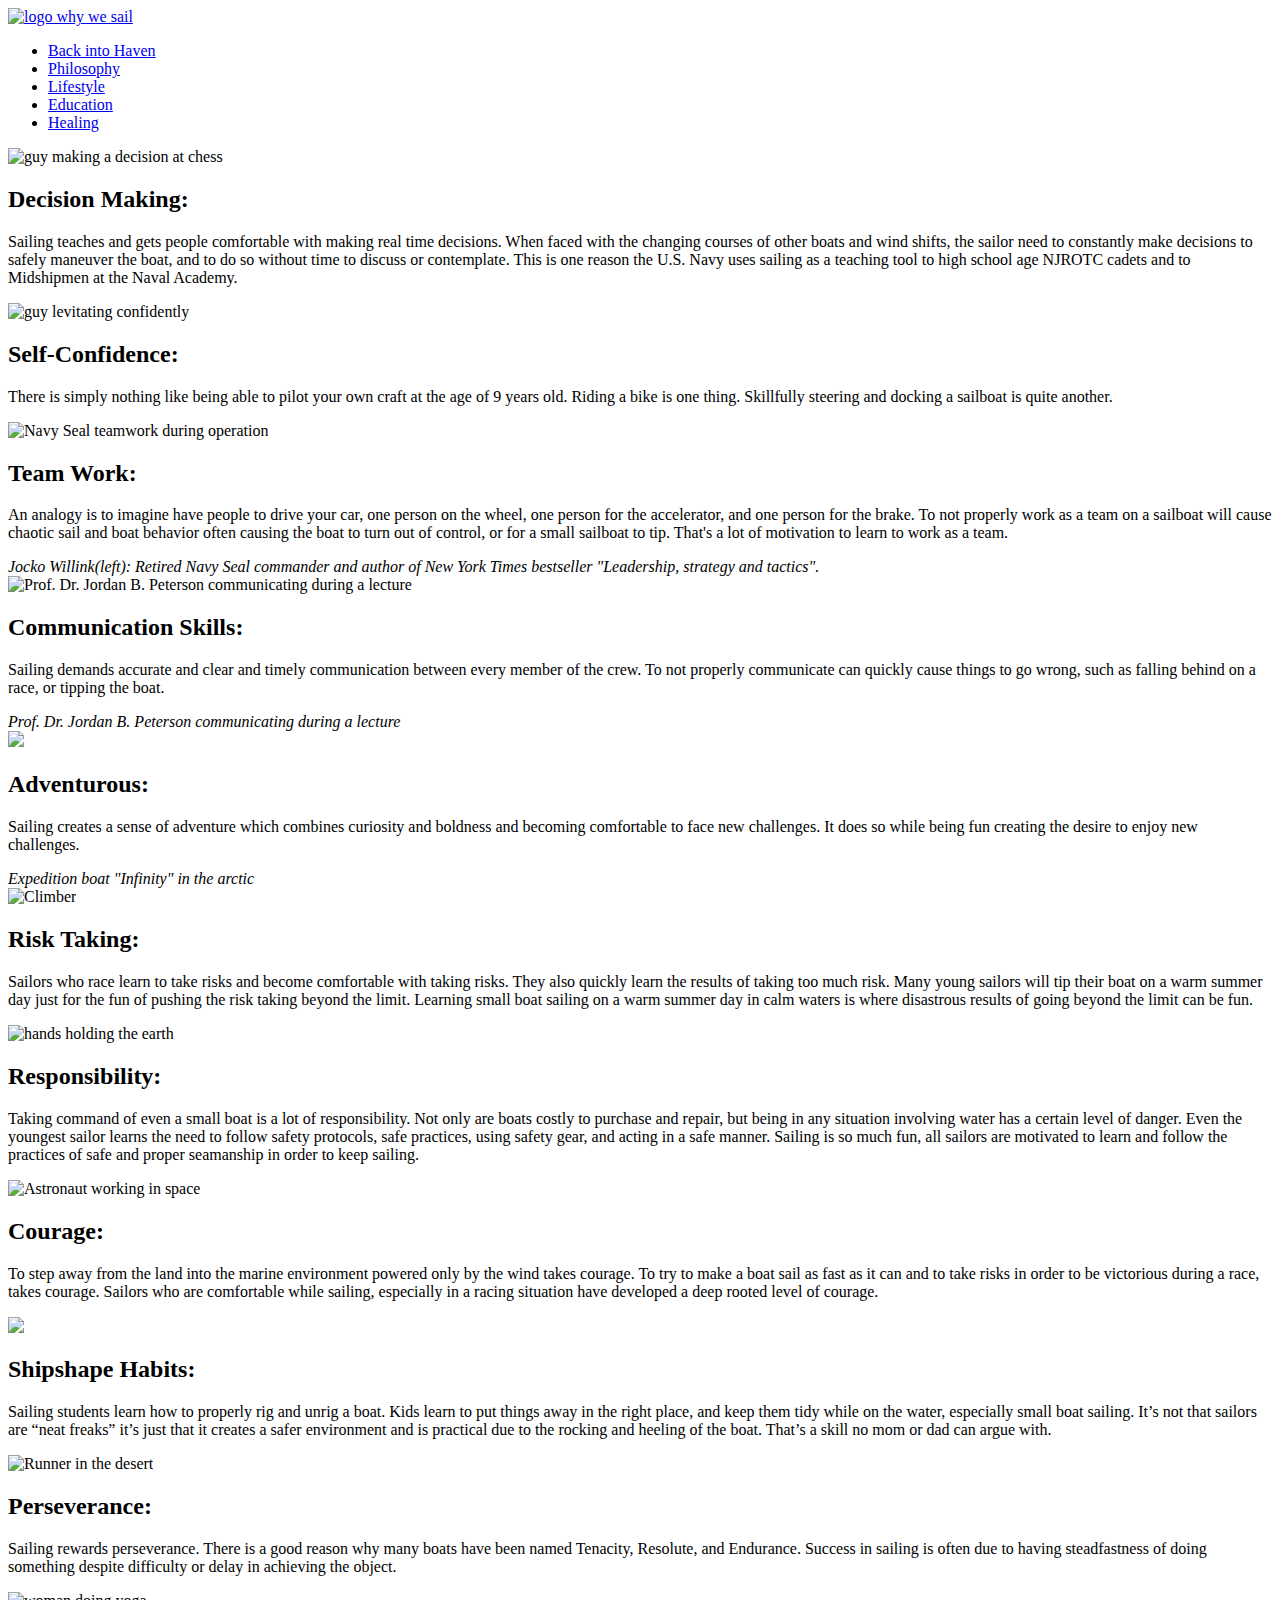
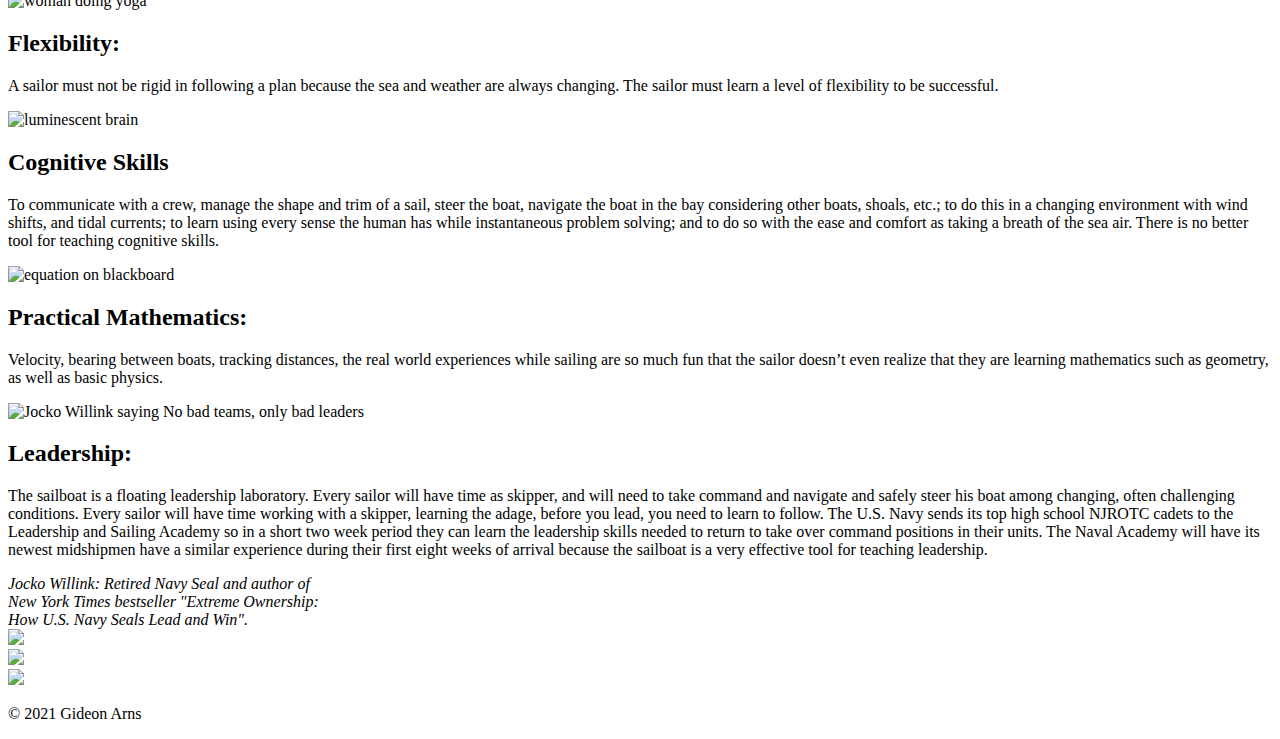
==== education.html @ 6c6325e6 "Rename Documents/Git/education.html to education.html" ====
<!DOCTYPE html>
<html>
  <head>
    <title>Why We Sail</title>
    <meta charset="utf-8" />
    <link rel="stylesheet" type="text/css" href="style.css" />
    <meta
      name="viewport"
      content="width=device-width, initial-scale=1.0, maximum-scale=1.0, user-scalable=no"
    />
    <meta http-equiv="X-UA-Compatible" content="IE=edge,chrome=1" />
    <meta name="HandheldFriendly" content="true" />
  </head>

  <body>
    <!---HEADER-------->
    <header>
      <div id="logo">
        <a href="index.html">
          <img src="images/icons/logo_large.png" alt="logo why we sail" />
        </a>
      </div>

      <div id="nav">
        <nav>
          <ul>
            <li><a href="index.html">Back into Haven</a></li>
            <li><a href="philosophy.html">Philosophy</a></li>
            <li><a href="lifestyle.html">Lifestyle</a></li>
            <li><a href="education.html">Education</a></li>
            <li><a href="healing.html">Healing</a></li>
          </ul>
        </nav>
      </div>
    </header>

    <!---MAIN-------->

    <div class="article_container_top">
      <img
        class="img_left"
        src="images/education/strategy.jpg"
        alt="guy making a decision at chess"
      />
      <article class="left_text">
        <h2>Decision Making:</h2>
        <p>
          Sailing teaches and gets people comfortable with making real time
          decisions. When faced with the changing courses of other boats and
          wind shifts, the sailor need to constantly make decisions to safely
          maneuver the boat, and to do so without time to discuss or
          contemplate. This is one reason the U.S. Navy uses sailing as a
          teaching tool to high school age NJROTC cadets and to Midshipmen at
          the Naval Academy.
        </p>
      </article>
    </div>

    <div class="article_container">
      <img
        class="img_right"
        src="images/education/confidence.jpg"
        alt="guy levitating confidently"
      />
      <article class="right_text">
        <h2>Self-Confidence:</h2>
        <p>
          There is simply nothing like being able to pilot your own craft at the
          age of 9 years old. Riding a bike is one thing. Skillfully steering
          and docking a sailboat is quite another.
        </p>
      </article>
    </div>

    <div class="article_container">
      <img
        class="img_left"
        src="images/education/teamwork.jpg"
        alt="Navy Seal teamwork during operation"
      />
      <article class="left_text">
        <h2>Team Work:</h2>
        <p>
          An analogy is to imagine have people to drive your car, one person on
          the wheel, one person for the accelerator, and one person for the
          brake. To not properly work as a team on a sailboat will cause chaotic
          sail and boat behavior often causing the boat to turn out of control,
          or for a small sailboat to tip. That's a lot of motivation to learn to
          work as a team.
        </p>
        <em>
          Jocko Willink(left): Retired Navy Seal commander and author of New
          York Times bestseller "Leadership, strategy and tactics".
        </em>
      </article>
    </div>

    <div class="article_container">
      <img
        class="img_right"
        src="images/education/communication.jpg"
        alt="Prof. Dr. Jordan B. Peterson communicating during a lecture"
      />
      <article class="right_text">
        <h2>Communication Skills:</h2>
        <p>
          Sailing demands accurate and clear and timely communication between
          every member of the crew. To not properly communicate can quickly
          cause things to go wrong, such as falling behind on a race, or tipping
          the boat.
        </p>
        <em>
          Prof. Dr. Jordan B. Peterson communicating during a lecture
        </em>
      </article>
    </div>

    <div class="article_container">
      <img class="img_left" src="images/education/adventure.jpg" />
      <article class="left_text">
        <h2>Adventurous:</h2>
        <p>
          Sailing creates a sense of adventure which combines curiosity and
          boldness and becoming comfortable to face new challenges. It does so
          while being fun creating the desire to enjoy new challenges.
        </p>
        <em>
          Expedition boat "Infinity" in the arctic
        </em>
      </article>
    </div>

    <div class="article_container">
      <img class="img_right" src="images/education/risk.jpg" alt="Climber" />
      <article class="right_text">
        <h2>Risk Taking:</h2>
        <p>
          Sailors who race learn to take risks and become comfortable with
          taking risks. They also quickly learn the results of taking too much
          risk. Many young sailors will tip their boat on a warm summer day just
          for the fun of pushing the risk taking beyond the limit. Learning
          small boat sailing on a warm summer day in calm waters is where
          disastrous results of going beyond the limit can be fun.
        </p>
      </article>
    </div>

    <div class="article_container">
      <img
        class="img_left"
        src="images/education/responsibility.jpg"
        alt="hands holding the earth"
      />
      <article class="left_text">
        <h2>Responsibility:</h2>
        <p>
          Taking command of even a small boat is a lot of responsibility. Not
          only are boats costly to purchase and repair, but being in any
          situation involving water has a certain level of danger. Even the
          youngest sailor learns the need to follow safety protocols, safe
          practices, using safety gear, and acting in a safe manner. Sailing is
          so much fun, all sailors are motivated to learn and follow the
          practices of safe and proper seamanship in order to keep sailing.
        </p>
      </article>
    </div>

    <div class="article_container">
      <img
        class="img_right"
        src="images/education/courage.jpg"
        alt="Astronaut working in space"
      />
      <article class="right_text">
        <h2>Courage:</h2>
        <p>
          To step away from the land into the marine environment powered only by
          the wind takes courage. To try to make a boat sail as fast as it can
          and to take risks in order to be victorious during a race, takes
          courage. Sailors who are comfortable while sailing, especially in a
          racing situation have developed a deep rooted level of courage.
        </p>
      </article>
    </div>

    <div class="article_container">
      <img class="img_left" src="images/education/habits.jpg" />
      <article class="left_text">
        <h2>Shipshape Habits:</h2>
        <p>
          Sailing students learn how to properly rig and unrig a boat. Kids
          learn to put things away in the right place, and keep them tidy while
          on the water, especially small boat sailing. It’s not that sailors are
          “neat freaks” it’s just that it creates a safer environment and is
          practical due to the rocking and heeling of the boat. That’s a skill
          no mom or dad can argue with.
        </p>
      </article>
    </div>

    <div class="article_container">
      <img
        class="img_right"
        src="images/education/perseverance.jpg"
        alt="Runner in the desert"
      />
      <article class="right_text">
        <h2>Perseverance:</h2>
        <p>
          Sailing rewards perseverance. There is a good reason why many boats
          have been named Tenacity, Resolute, and Endurance. Success in sailing
          is often due to having steadfastness of doing something despite
          difficulty or delay in achieving the object.
        </p>
      </article>
    </div>

    <div class="article_container">
      <img
        class="img_left"
        src="images/education/flexibility.jpg"
        alt="woman doing yoga"
      />
      <article class="left_text">
        <h2>Flexibility:</h2>
        <p>
          A sailor must not be rigid in following a plan because the sea and
          weather are always changing. The sailor must learn a level of
          flexibility to be successful.
        </p>
      </article>
    </div>

    <div class="article_container">
      <img
        class="img_right"
        src="images/education/cognitive.jpg"
        alt="luminescent brain"
      />
      <article class="right_text">
        <h2>Cognitive Skills</h2>
        <p>
          To communicate with a crew, manage the shape and trim of a sail, steer
          the boat, navigate the boat in the bay considering other boats,
          shoals, etc.; to do this in a changing environment with wind shifts,
          and tidal currents; to learn using every sense the human has while
          instantaneous problem solving; and to do so with the ease and comfort
          as taking a breath of the sea air. There is no better tool for
          teaching cognitive skills.
        </p>
      </article>
    </div>

    <div class="article_container">
      <img
        class="img_left"
        src="images/education/mathematics.jpg"
        alt="equation on blackboard"
      />
      <article class="left_text">
        <h2>Practical Mathematics:</h2>
        <p>
          Velocity, bearing between boats, tracking distances, the real world
          experiences while sailing are so much fun that the sailor doesn’t even
          realize that they are learning mathematics such as geometry, as well
          as basic physics.
        </p>
      </article>
    </div>

    <div class="article_container_bottom">
      <img
        class="img_right"
        src="images/education/leadership.png"
        alt="Jocko Willink saying No bad teams, only bad leaders"
      />
      <article class="right_text">
        <h2>Leadership:</h2>
        <p>
          The sailboat is a floating leadership laboratory. Every sailor will
          have time as skipper, and will need to take command and navigate and
          safely steer his boat among changing, often challenging conditions.
          Every sailor will have time working with a skipper, learning the
          adage, before you lead, you need to learn to follow. The U.S. Navy
          sends its top high school NJROTC cadets to the Leadership and Sailing
          Academy so in a short two week period they can learn the leadership
          skills needed to return to take over command positions in their units.
          The Naval Academy will have its newest midshipmen have a similar
          experience during their first eight weeks of arrival because the
          sailboat is a very effective tool for teaching leadership.
        </p>
        <em>
          Jocko Willink: Retired Navy Seal and author of <br />New York Times
          bestseller "Extreme Ownership: <br />How U.S. Navy Seals Lead and
          Win".
        </em>
      </article>
    </div>

    <!---FOOTER-------->
    <footer>
      <div class="connect">
        <div class="connectitem">
          <a
            href="https://www.linkedin.com/in/gideon-arns-aa6945142/"
            target="_blank"
            rel="noopener noreferrer"
            ><img src="images/icons/linkedin.png"
          /></a>
        </div>

        <div class="connectitem">
          <a
            href="https://github.com/GiDevEon"
            target="_blank"
            rel="noopener noreferrer"
            ><img src="images/icons/github.png"
          /></a>
        </div>

        <div class="connectitem">
          <a
            href="https://twitter.com/GideonArns"
            target="_blank"
            rel="noopener noreferrer"
            ><img src="images/icons/twitter.png"
          /></a>
        </div>
      </div>
      <p class="footer_text">© 2021 Gideon Arns</p>
    </footer>
  </body>
</html>
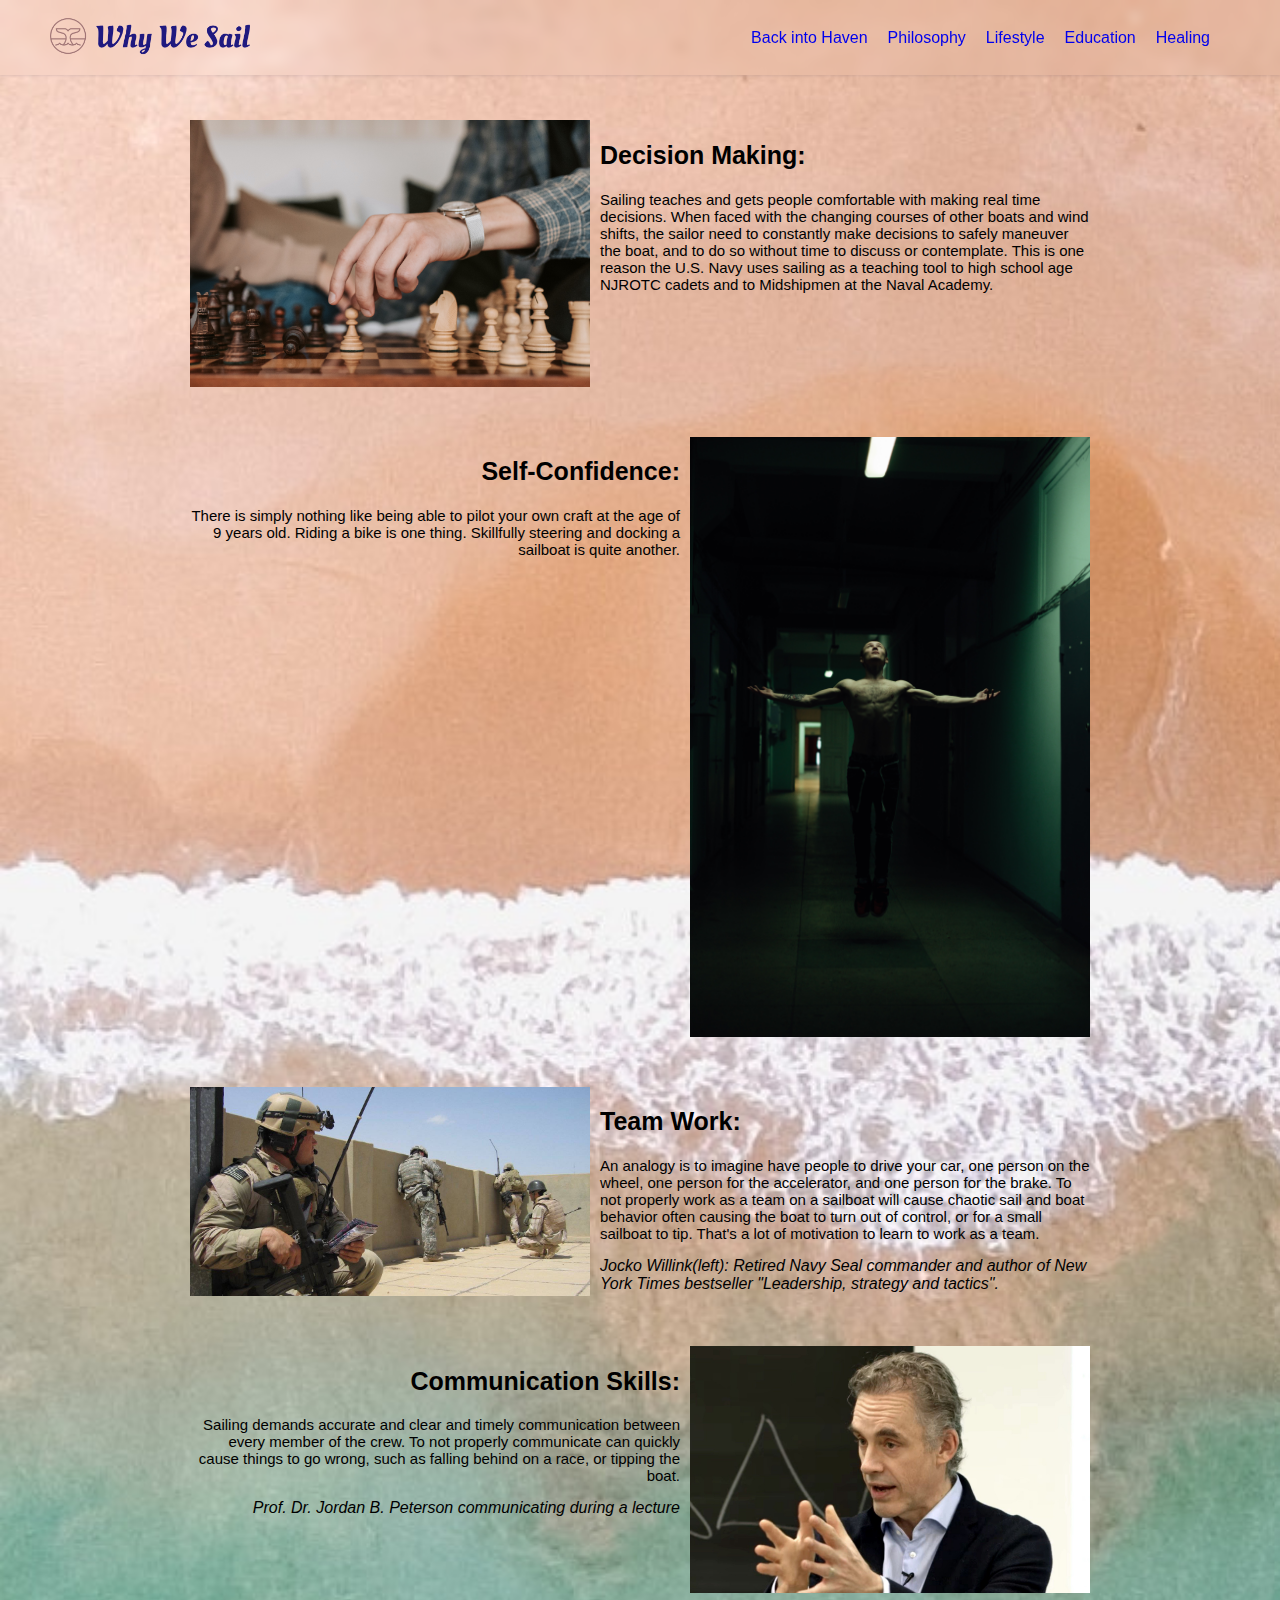
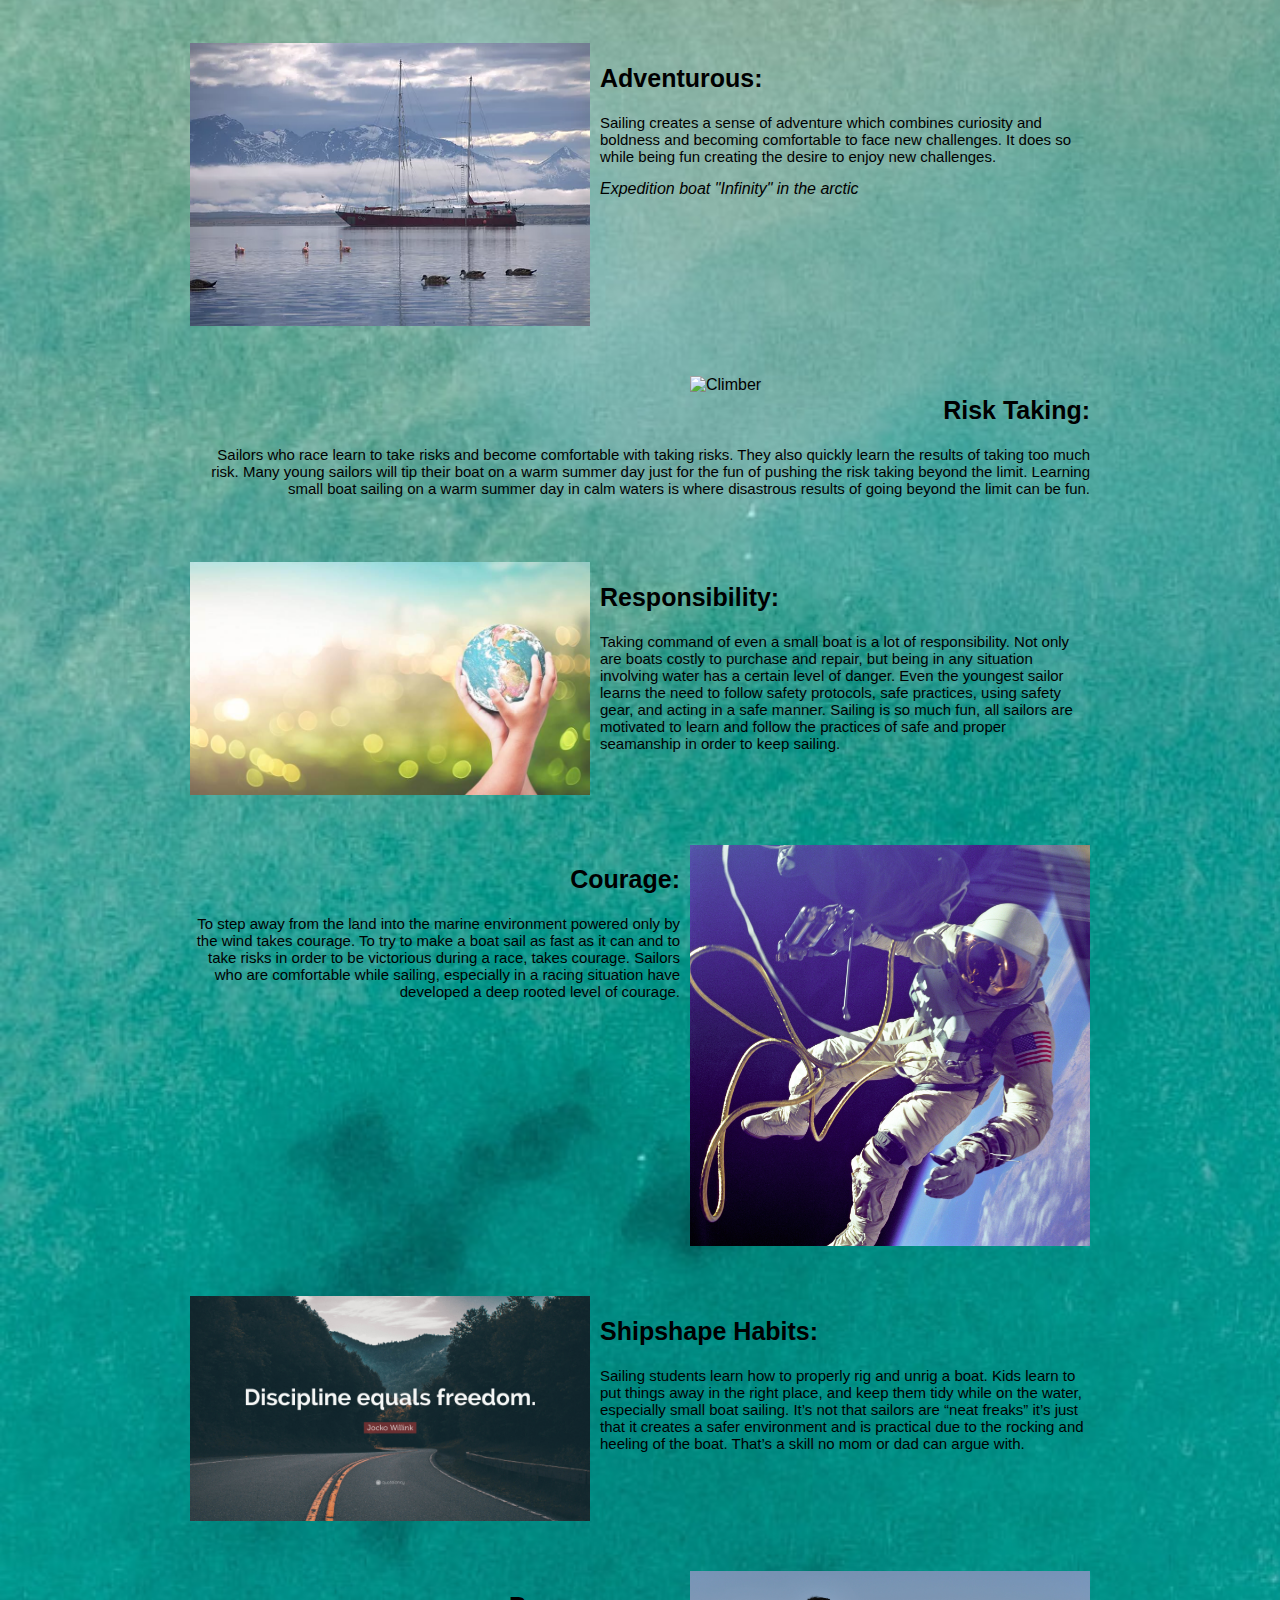
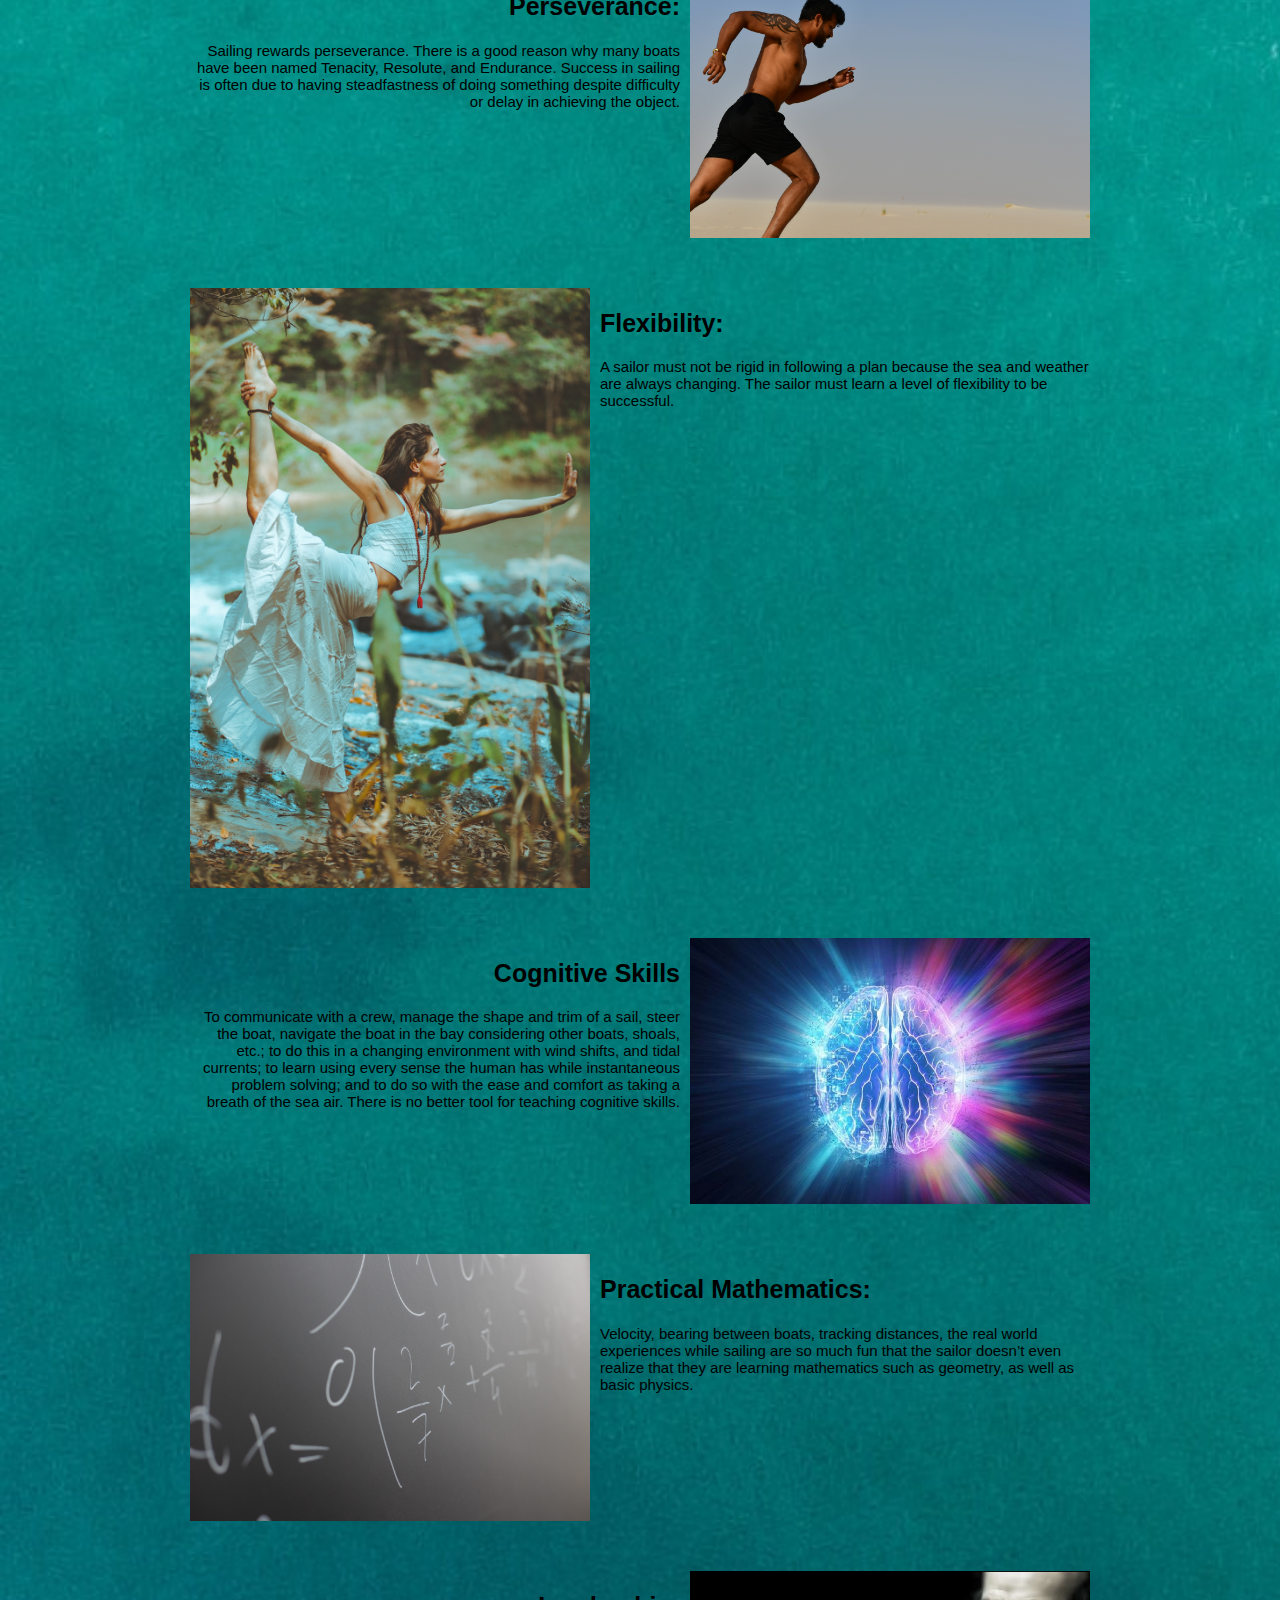
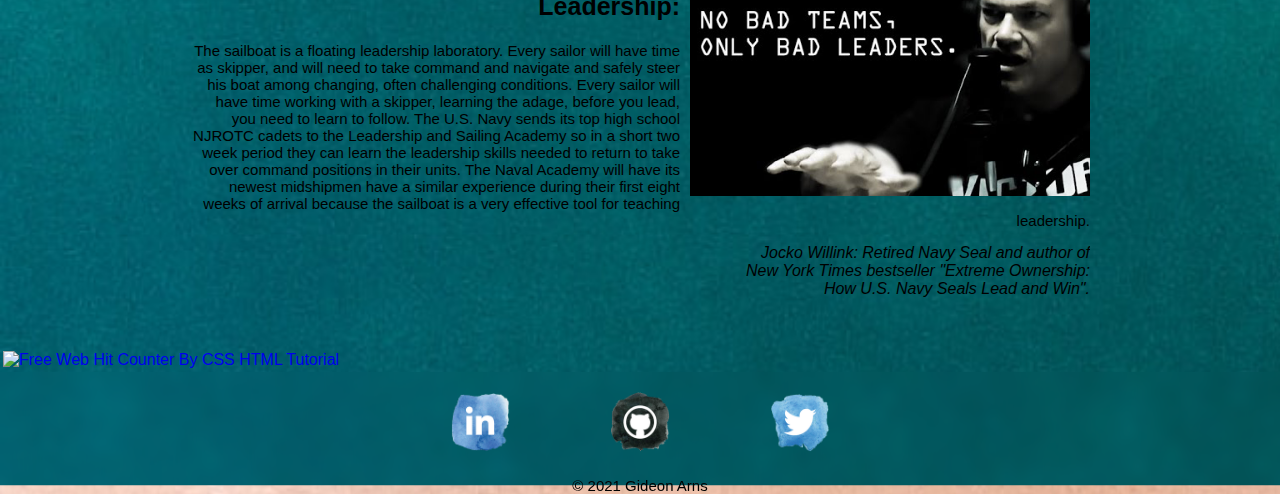
==== commit 02339e94: "Update education.html" ====
--- a/education.html
+++ b/education.html
@@ -296,6 +296,11 @@
         </em>
       </article>
     </div>
+    
+    <table border="0"><tr><td>
+<a href="http://csshtmltutorial.com/freewebpagehitcounter.php">
+<img src="http://csshtmltutorial.com/counter.php?display=hits&style=200" alt="Free Web Hit Counter By CSS HTML Tutorial" border="0" />
+</a></td></tr></table>
 
     <!---FOOTER-------->
     <footer>
--- a/style.css
+++ b/style.css
@@ -0,0 +1,268 @@
+html, body {
+	scroll-behavior: smooth; 
+	font-family: sans-serif; 
+	background-image: url(images/beach.jpg);
+	background-size: cover;
+	background-position: cover cover;
+	margin: 0;
+	padding: 0;
+}
+
+a {text-decoration: none;}
+
+li {list-style-type: none;}
+
+/*-----------------------------------------------HEADER-------*/
+#logo {
+	width: 200px;
+	float: left;
+}
+
+#logo img {
+	width: 100%;
+	margin: 13px 0 0 50px;
+}
+
+header {
+	top: 0;
+	left: 0;
+	width: 100%;
+	height: 75px;
+	position: fixed;
+	box-shadow: 0 1px 3px rgba(0, 0, 55, 0.1);
+	z-index: 1;
+	backdrop-filter: blur(6px);
+}
+
+header nav {
+	float: right;
+	margin: 13px 50px 0 0;
+}
+
+nav ul li {
+	float: left;
+	margin-right: 20px;
+}
+
+nav ul li:hover {
+	padding-top: 5px;
+	opacity: 0.5;
+}
+
+nav ul li a {
+	font-size: 16px;
+}
+
+/*-----------------------------------------------MAIN-------*/
+
+h2 {
+	font-size: 25px;
+}
+
+p {
+	font-size: 15px;
+}
+
+.bernard {
+	font-size: 15px;
+	width: 600px;
+	margin: 0 auto;
+	text-align: center;
+}
+
+.video_container {
+	padding-top: 120px;
+	width: 900px;
+	margin: 0 auto;
+}
+
+.video {
+	height: 200;
+	width: 600px;
+	display: block;
+	margin: 0 auto;
+}
+
+.article_container_top {
+	padding-top: 120px;
+	width: 900px;
+	align-content: center; 
+	margin: 0 auto;
+	overflow: auto;
+}
+
+.article_container {
+	padding-top: 50px;
+	width: 900px;
+	align-content: center;
+	margin: 0 auto;
+	overflow: auto;
+}
+
+.article_container_bottom {
+	padding-top: 50px;
+	padding-bottom: 50px;
+	width: 900px;
+	align-content: center; 
+	margin: 0 auto;
+	overflow: auto;
+}
+
+.img_left {
+	float: left;
+	margin-right: 10px;
+	width: 400px;
+}
+
+.img_right {
+	float: right;
+	margin-left: 10px;
+	width: 400px;
+}
+
+.right_text {
+	text-align: right;
+}
+
+.left_text {
+	text-align: left;
+}
+
+/*-----------------------------------------------FOOTER-------*/
+footer {
+	width: 100%;
+	height: 113px;
+	backdrop-filter: blur(6px);
+	text-align: center;
+}
+
+footer p {
+	padding-top: 10px;
+}
+
+.connect {
+	display: flex;
+	justify-content: center;
+	height: 60px;
+	padding-top: 20px;
+}
+
+.connectitem {
+	padding: 0px 50px;
+	height: 100%;
+}
+
+.connectitem img {
+	height: 100%;
+}
+
+@media only screen and  (max-width: 769px) {
+
+	/* Prev-Markup messed with media query. Didn't worked without !important -> reset */
+	*, html {
+		padding: 0 !important;
+		margin: 0 !important;
+	}
+
+	/* Header */
+	#logo {
+		width: 100%;
+		display: flex;
+		justify-content: center;
+	}
+
+	#logo img {
+		width: 200px;
+	}
+
+	header {
+		height: 100px;	
+		width: 100%;
+	}
+
+	#nav {
+		width:300px;
+		display: flex;
+		flex-wrap: wrap;
+		justify-content: center;
+		align-items: center;
+		margin: 0 auto !important;
+	}
+	
+	nav ul {
+		width: 300px;
+		margin: auto !important;
+	}
+
+	nav ul li {
+		display: inline;
+	}
+
+	nav ul li a {
+		padding: 0 10px !important;
+		margin: 0 auto !important;
+	}
+
+	/* Main */
+
+	.right_text, .left_text, .bernard, p {
+		text-align: center;
+ 	}
+
+ 	h2 {
+		font-size: 20px;
+	}
+
+	p, em, .bernard {
+		font-size: 14px;
+	}
+
+	.video_container {
+		padding-top: 120px !important;
+	}
+
+	.video, .bernard {
+		width: 320px;
+	}
+
+	.article_container_top {
+		padding-top: 120px !important;
+	}
+
+	.article_container_top, .article_container, .article_container_bottom, .video_container {
+		margin: 25px auto !important;
+		width: 320px;
+		overflow: hidden;
+	}
+
+	.img_left, .img_right {
+		width: 100%
+	}
+
+	/* Footer */
+
+	footer { 
+		height: 90px;
+	}
+
+	footer p {
+		padding-top: 10px !important;
+	}
+
+	.connect {
+		display: flex;
+		justify-content: center;
+		height: 40px;
+		padding-top: 20px !important;
+	}
+
+	.connectitem {
+		height: 100%;
+		padding: 0px 20px !important;
+	}
+
+	.connectitem img {
+		height: 100%;
+	}
+
+}
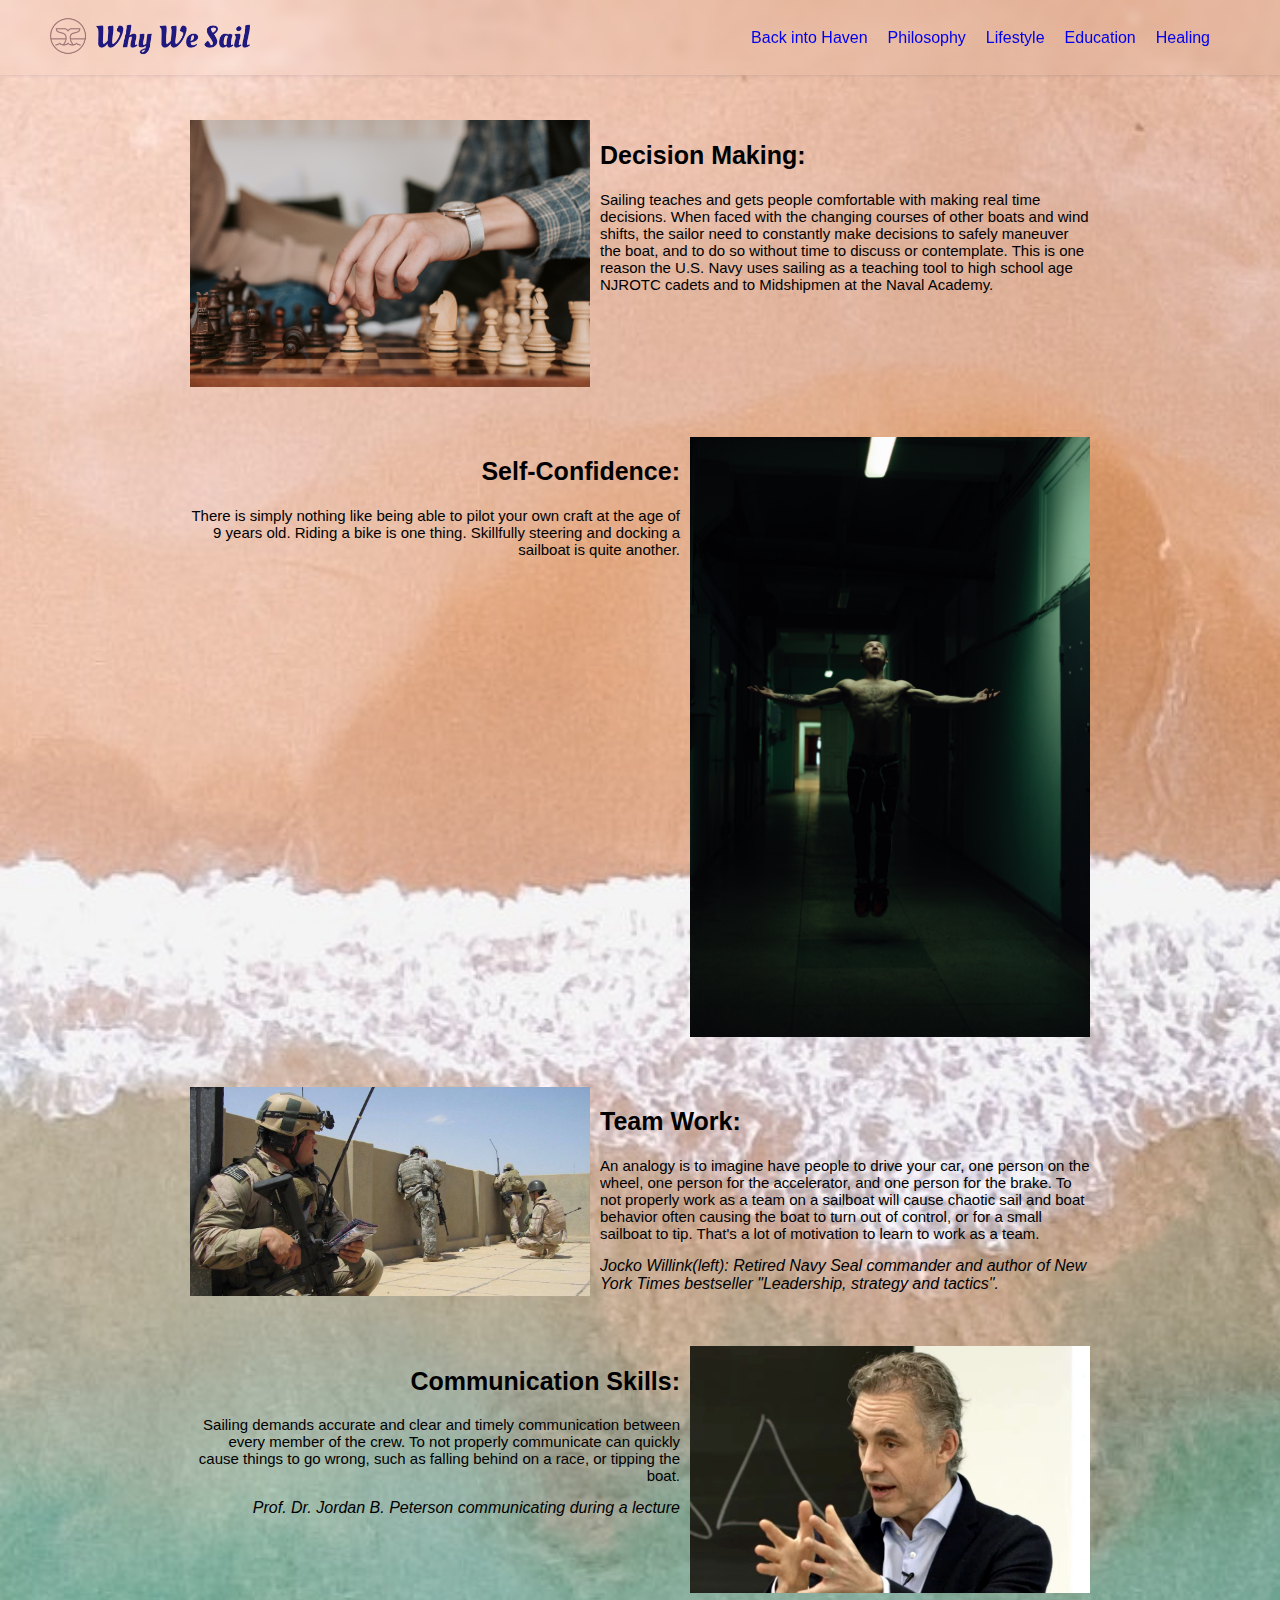
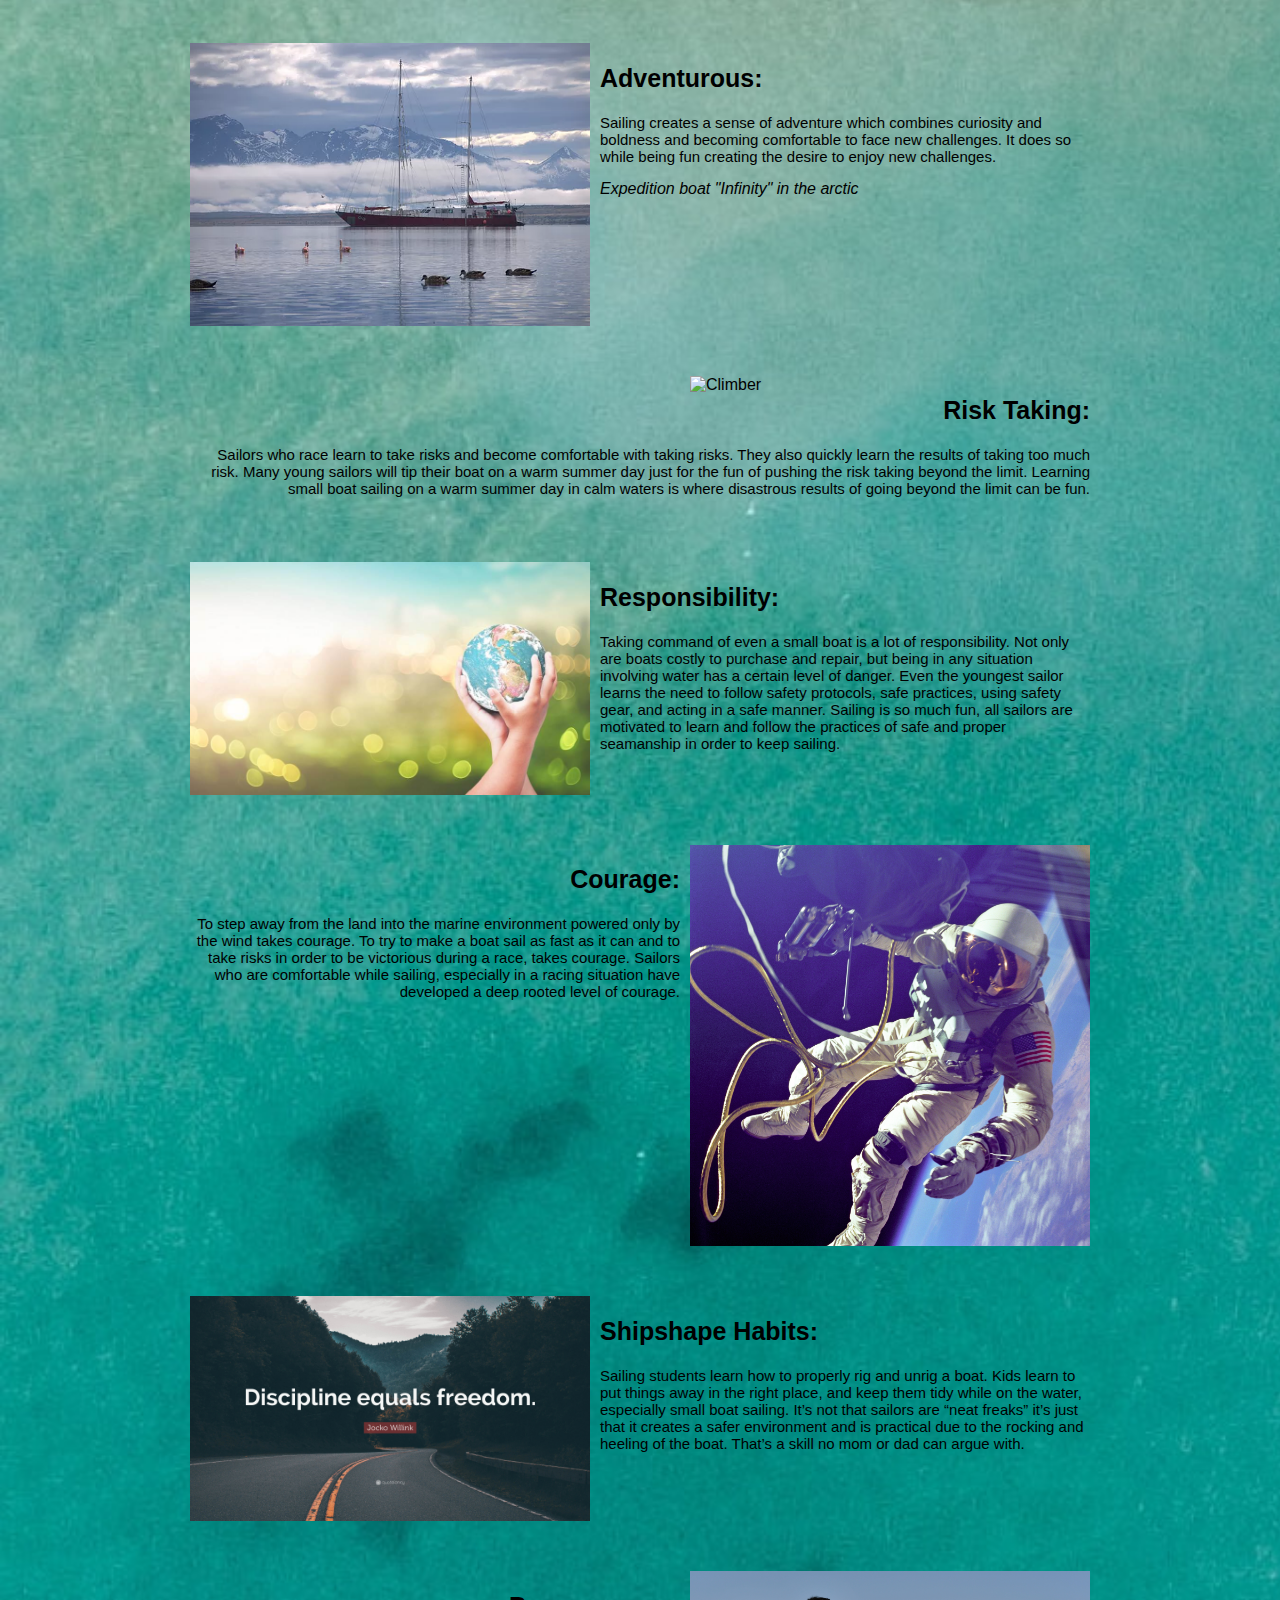
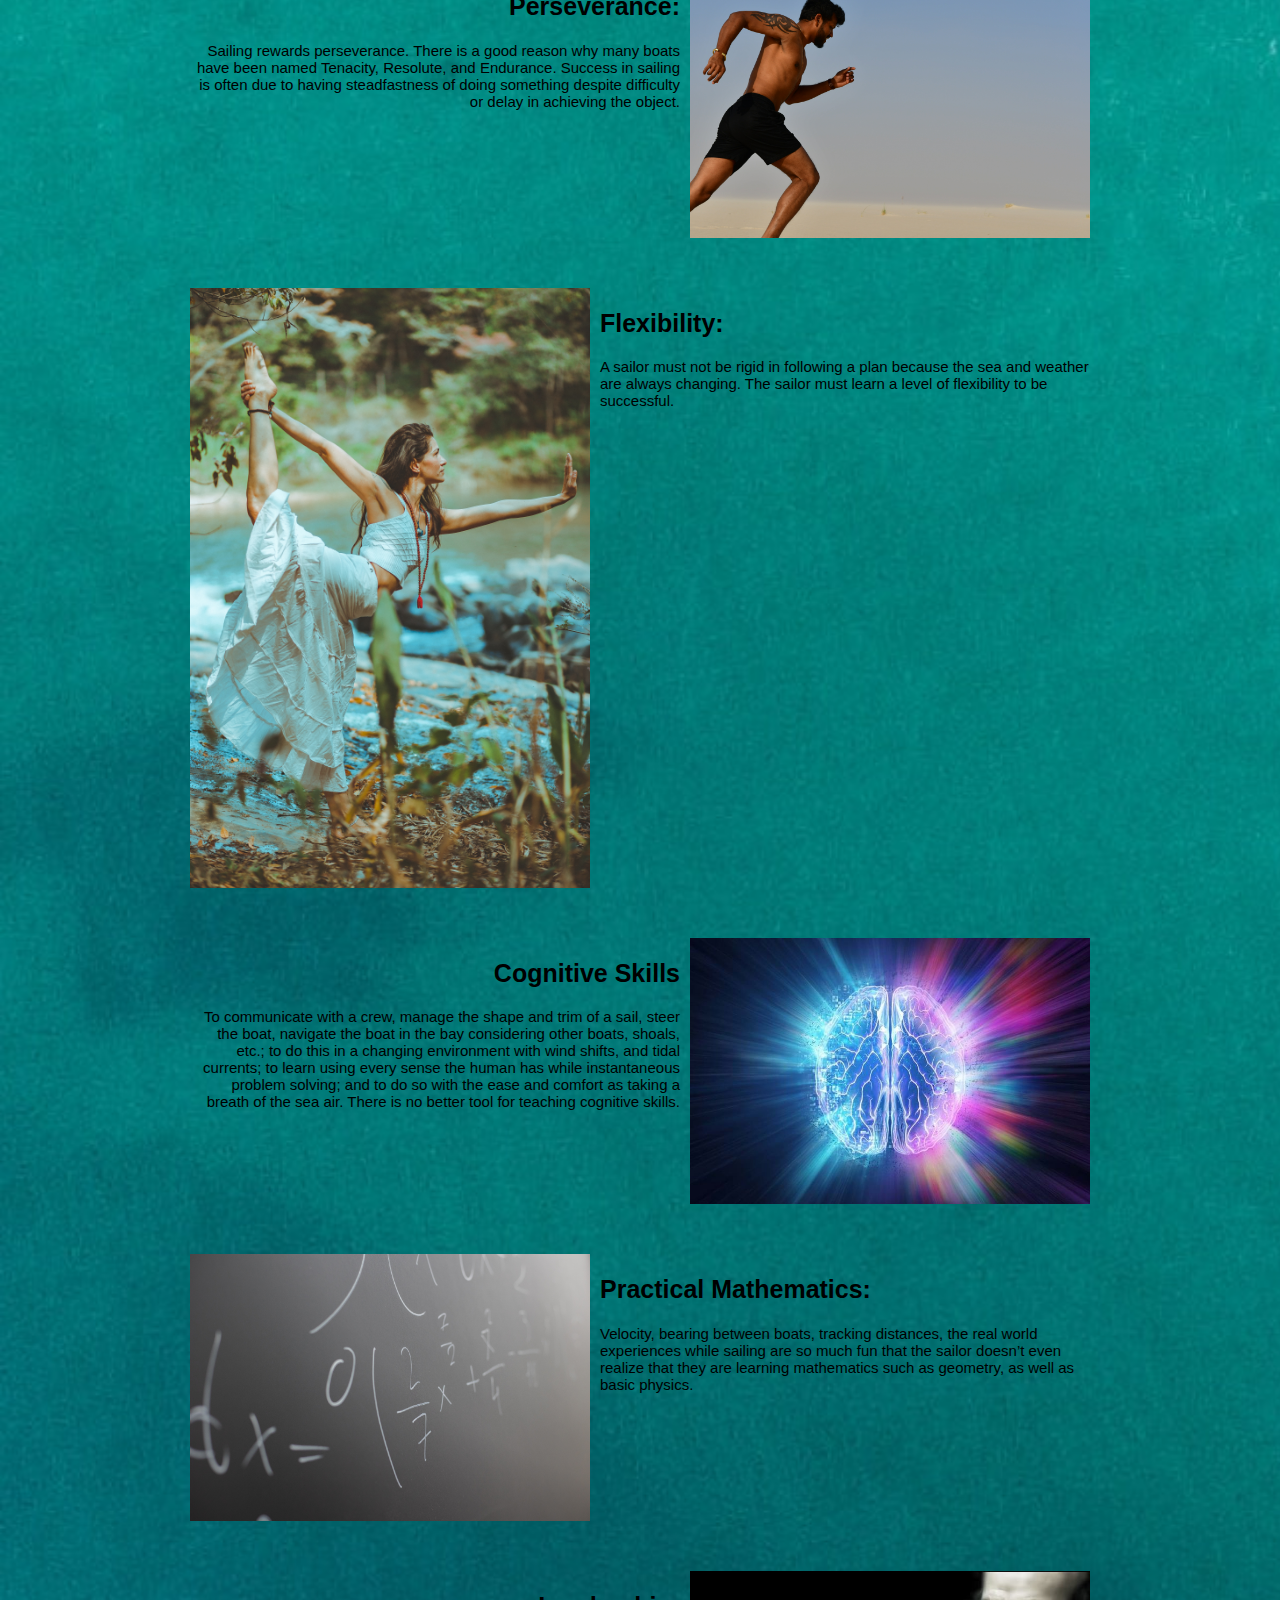
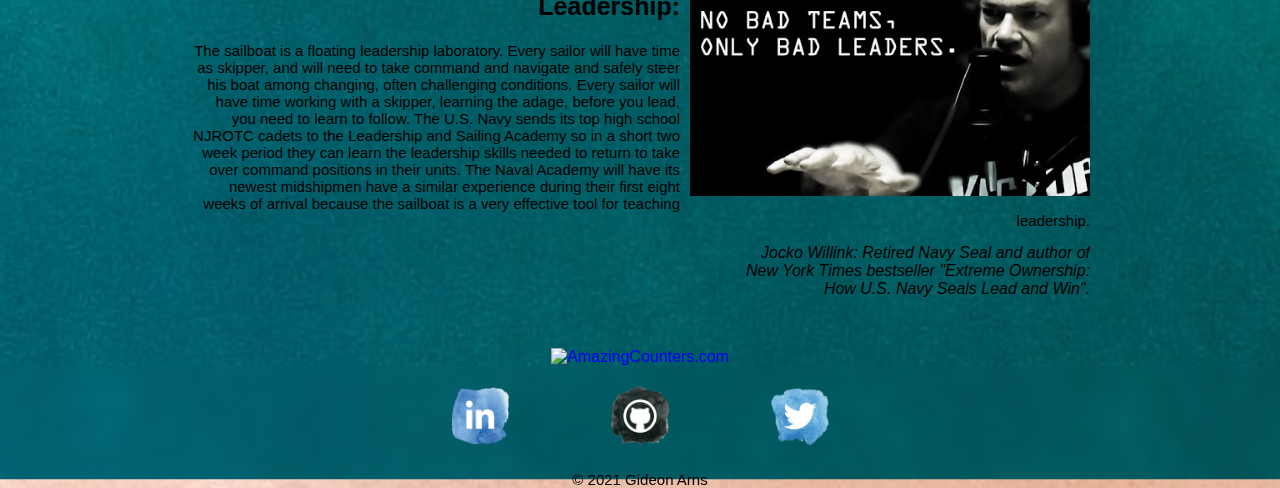
==== commit 1a5b0009: "Update education.html" ====
--- a/education.html
+++ b/education.html
@@ -297,10 +297,7 @@
       </article>
     </div>
     
-    <table border="0"><tr><td>
-<a href="http://csshtmltutorial.com/freewebpagehitcounter.php">
-<img src="http://csshtmltutorial.com/counter.php?display=hits&style=200" alt="Free Web Hit Counter By CSS HTML Tutorial" border="0" />
-</a></td></tr></table>
+    <div align="center"><a href="http://www.amazingcounters.com"><img border="0" src="http://cc.amazingcounters.com/counter.php?i=3246546&c=9739951" alt="AmazingCounters.com"></a></div>
 
     <!---FOOTER-------->
     <footer>
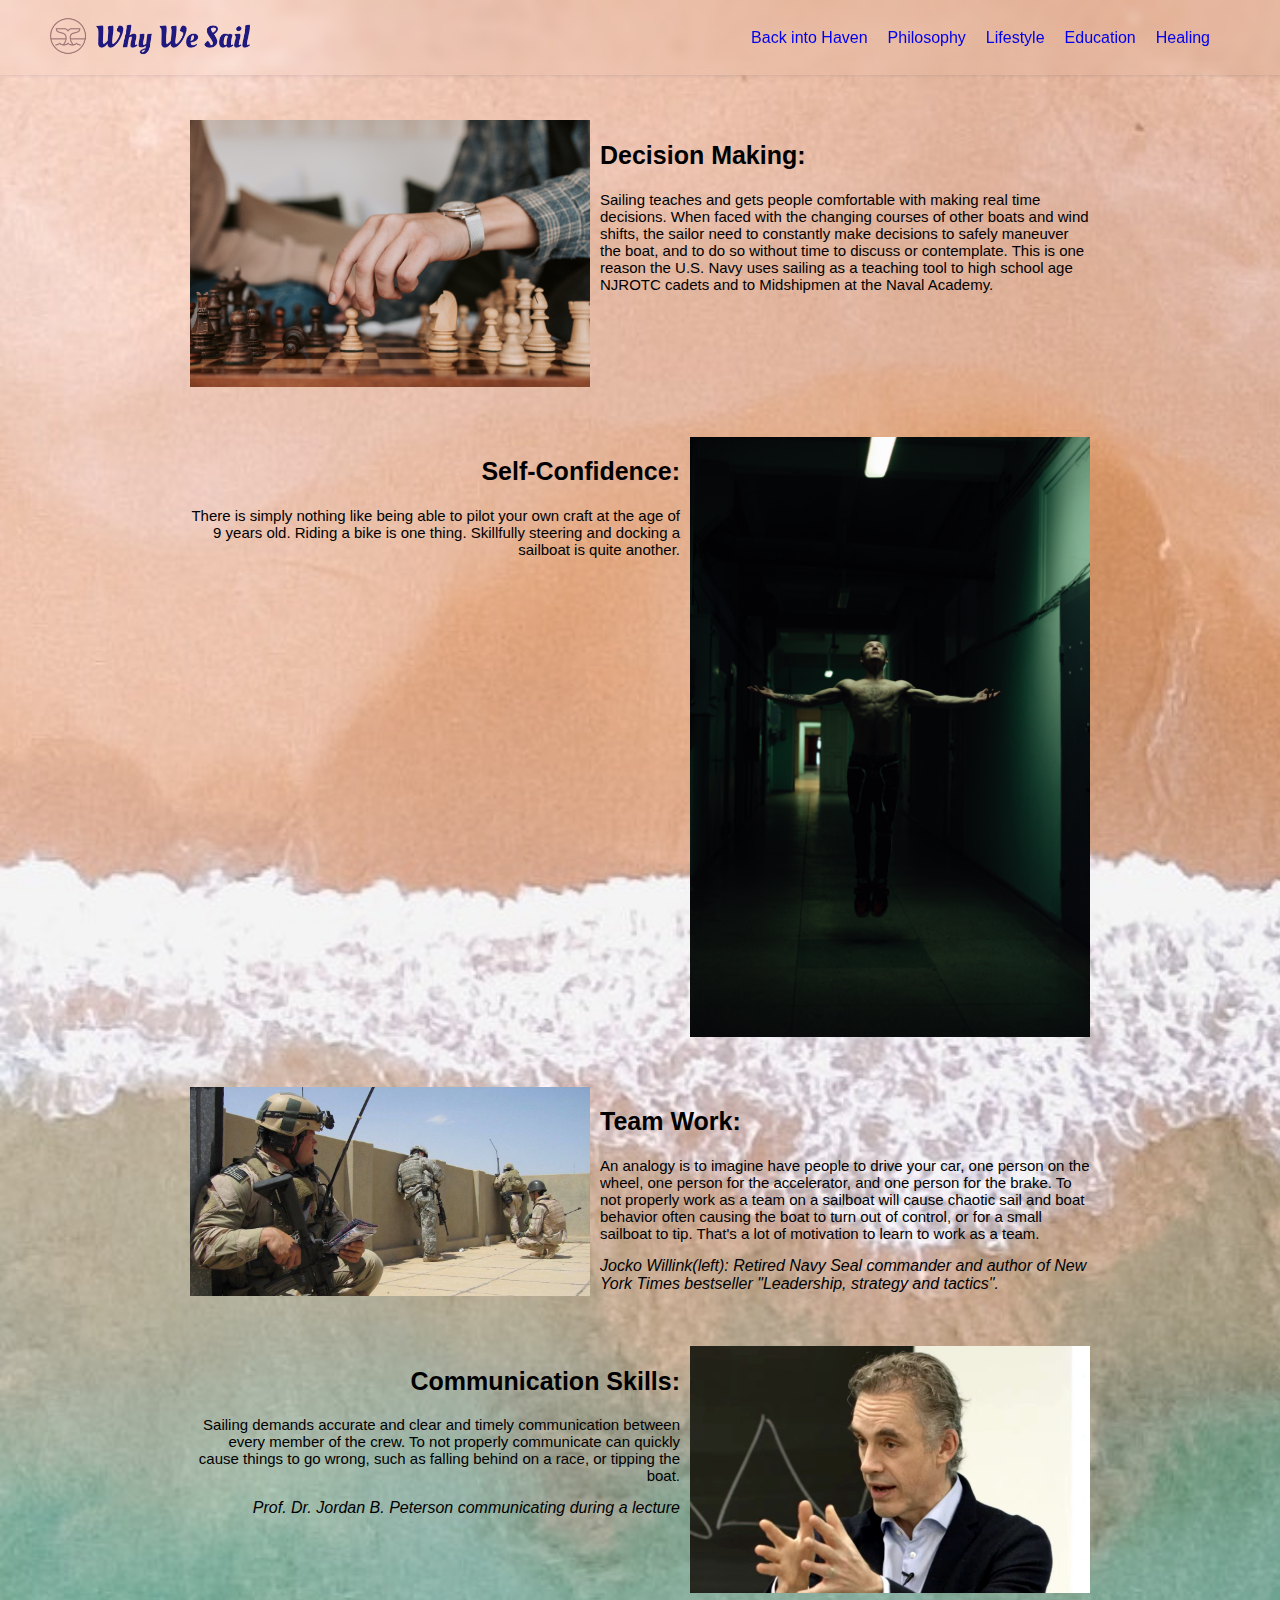
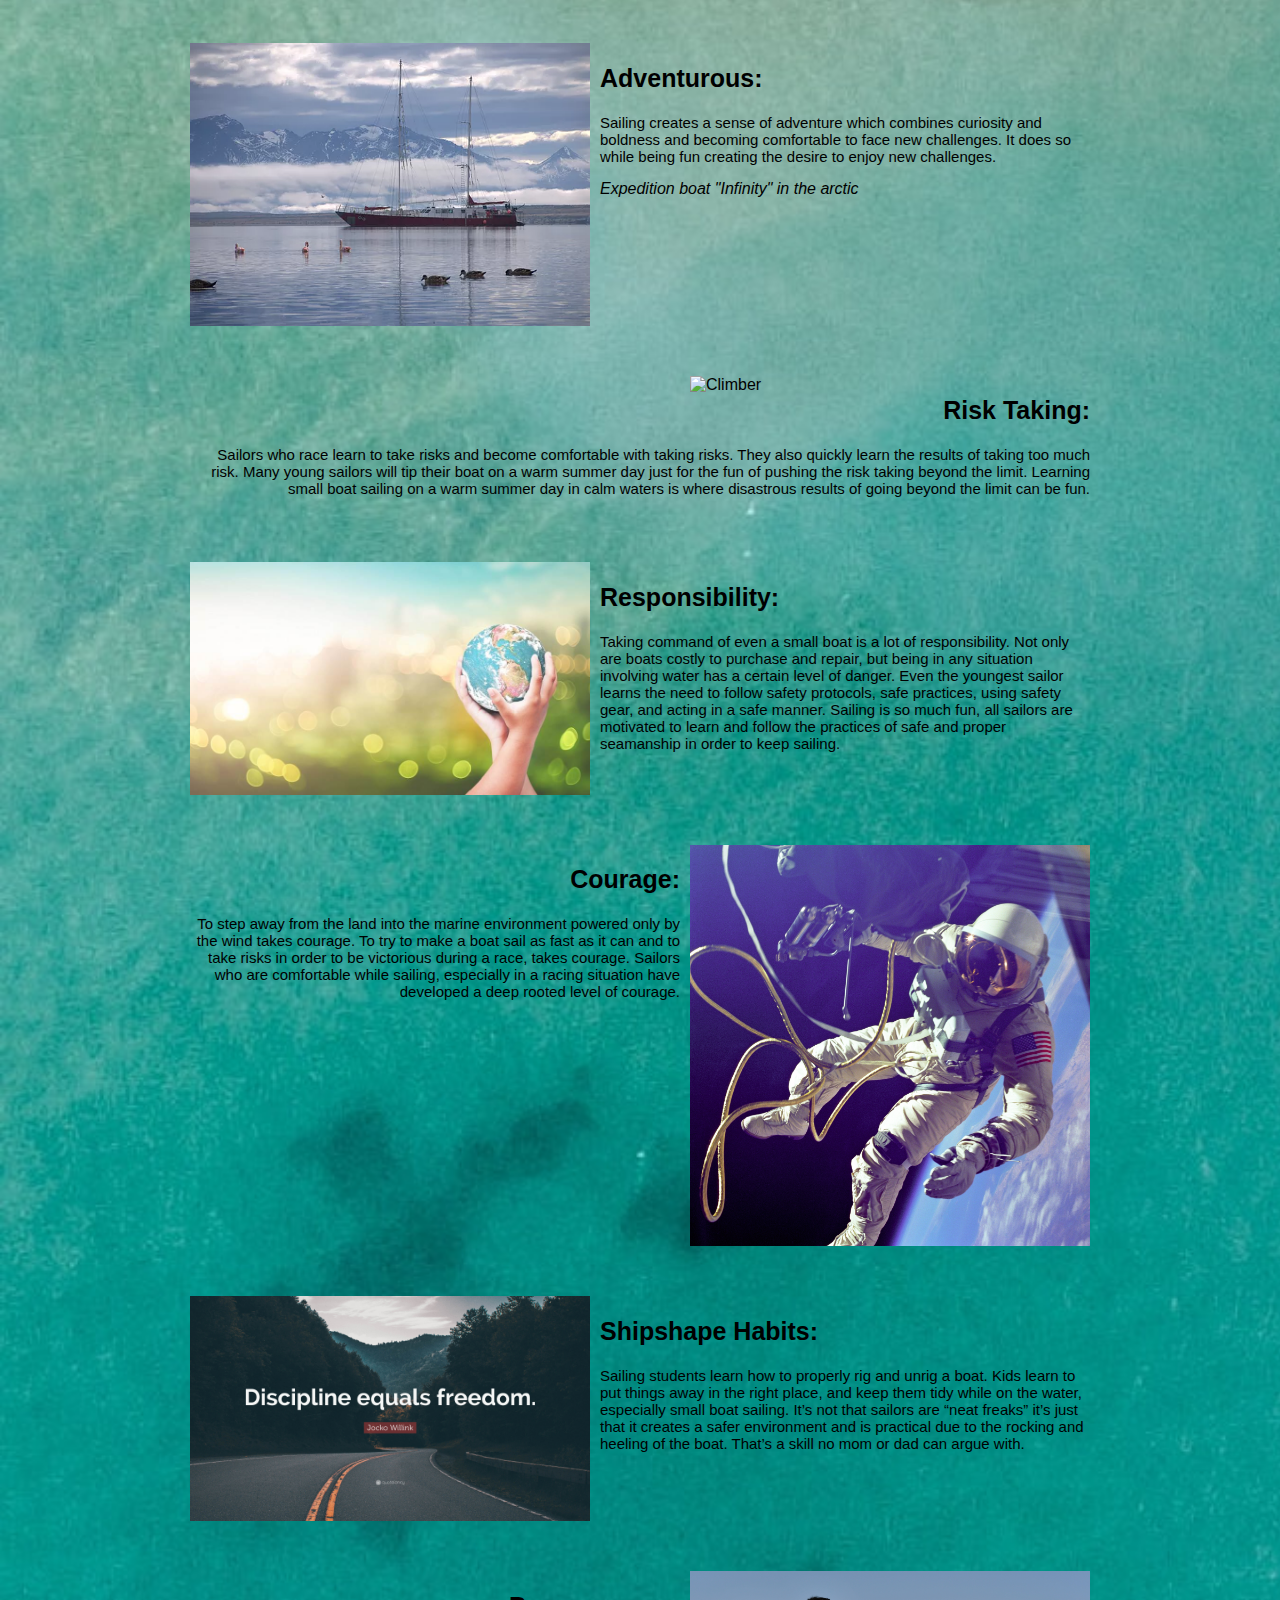
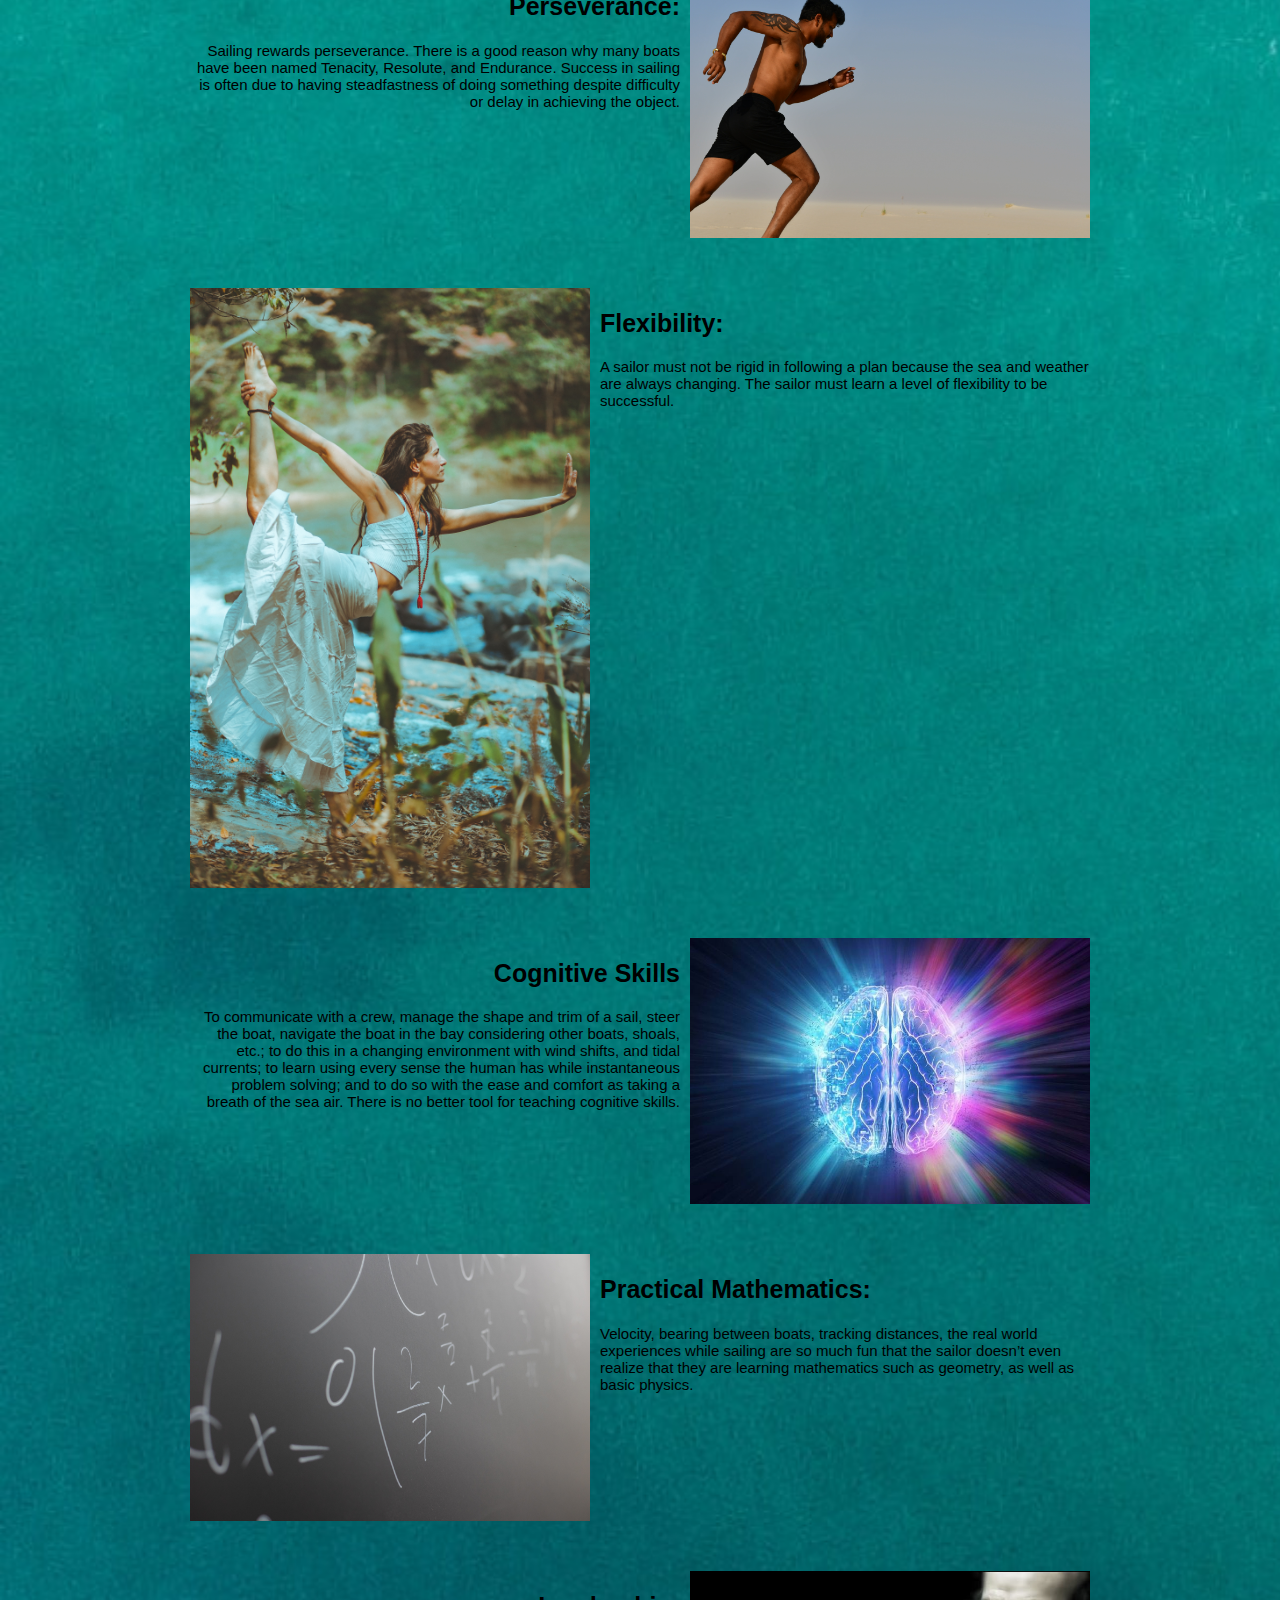
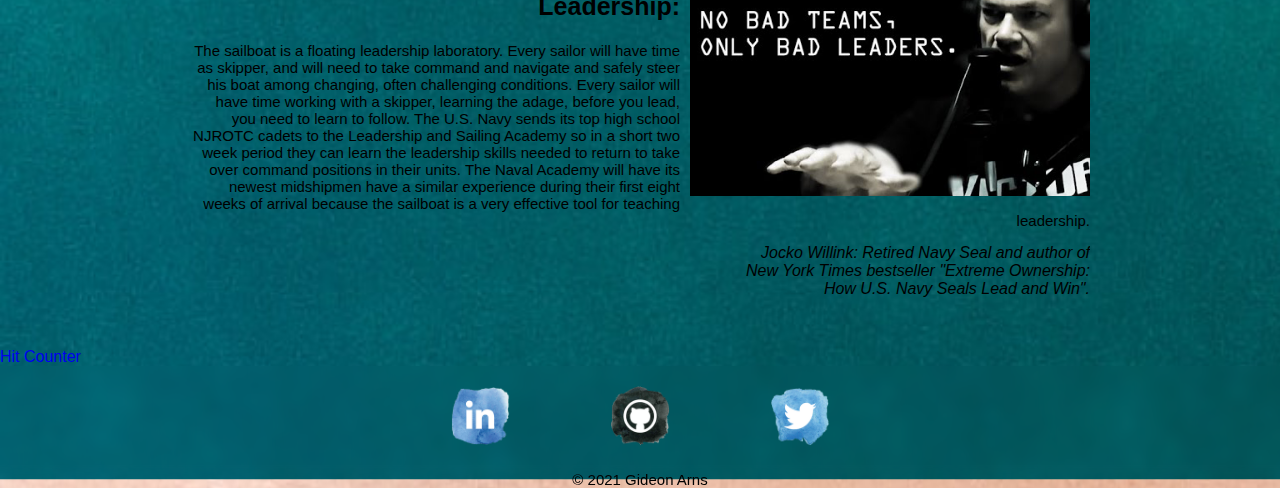
==== commit 28bc8cb7: "Update education.html" ====
--- a/education.html
+++ b/education.html
@@ -297,8 +297,10 @@
       </article>
     </div>
     
-    <div align="center"><a href="http://www.amazingcounters.com"><img border="0" src="http://cc.amazingcounters.com/counter.php?i=3246546&c=9739951" alt="AmazingCounters.com"></a></div>
-
+<!-- Badge Code - Do Not Change The Code -->
+<a class="hitCounter" href="https://visitorshitcounter.com/" target="_blank" title="Hit counter" data-name="3b11a814e67cbd9dc3f44d3796ee609d|9|page|1|#ea5050|#ffffff|small|s-hit">Hit Counter</a><script>document.write("<script type='text/javascript' src='https://visitorshitcounter.com/js/hitCounter.js?v="+Date.now()+"'><\/script>");</script>
+<!-- Badge Code End Here -->
+    
     <!---FOOTER-------->
     <footer>
       <div class="connect">
